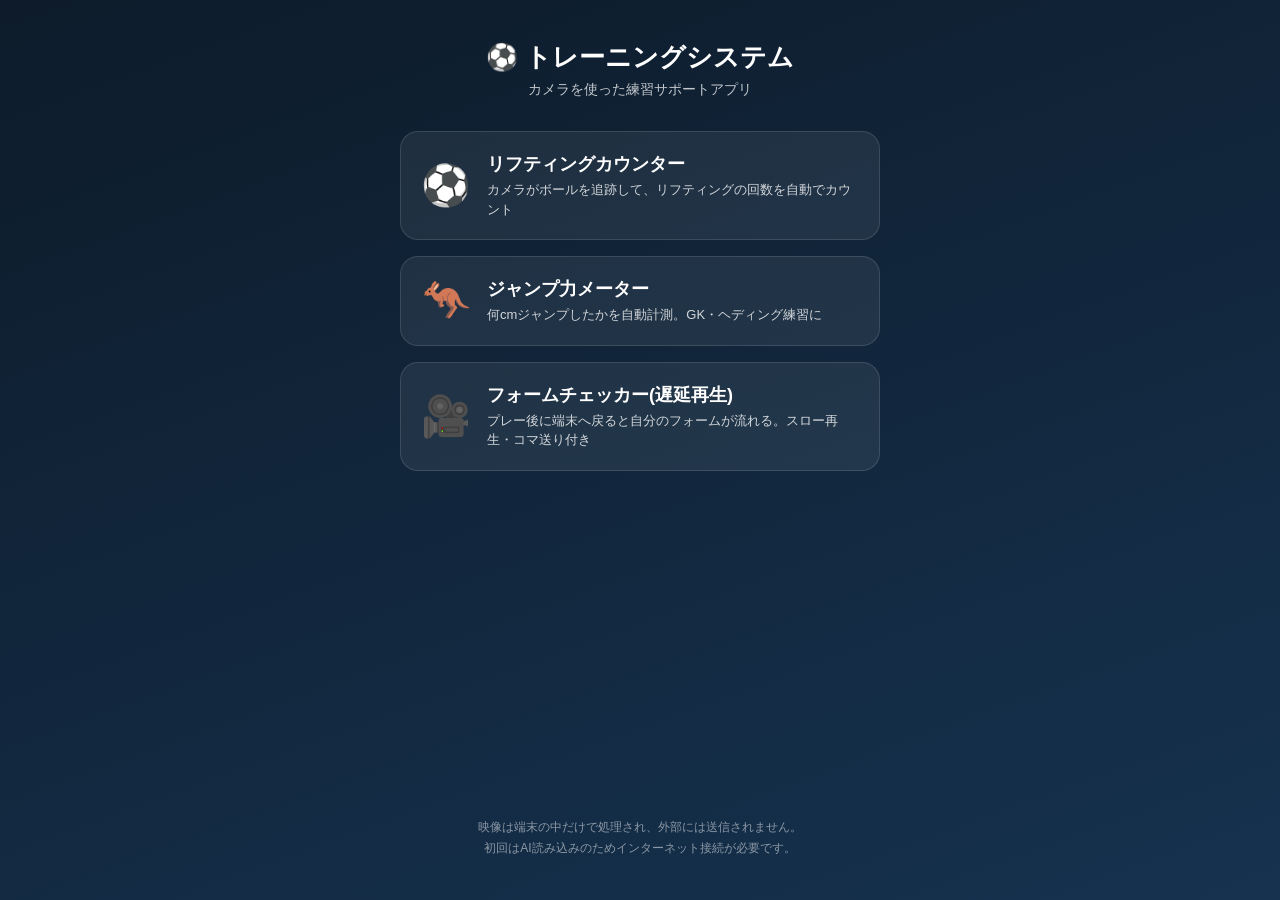
==== index.html @ 872a1307 "初回アップロード" ====
<!DOCTYPE html>
<html lang="ja">
<head>
<meta charset="UTF-8">
<meta name="viewport" content="width=device-width, initial-scale=1">
<title>⚽ トレーニングシステム</title>
<style>
  * { margin: 0; padding: 0; box-sizing: border-box; -webkit-tap-highlight-color: transparent; }
  body {
    font-family: "Hiragino Kaku Gothic ProN", "Hiragino Sans", "Yu Gothic", Meiryo, sans-serif;
    background: linear-gradient(160deg, #0d1b2a 0%, #16324f 100%);
    color: #fff;
    min-height: 100vh;
    display: flex;
    flex-direction: column;
    align-items: center;
    padding: 40px 20px;
  }
  h1 { font-size: 26px; margin-bottom: 6px; text-align: center; }
  .sub { font-size: 14px; opacity: 0.75; margin-bottom: 32px; text-align: center; }
  .menu {
    display: flex;
    flex-direction: column;
    gap: 16px;
    width: 100%;
    max-width: 480px;
  }
  a.card {
    display: flex;
    align-items: center;
    gap: 16px;
    background: rgba(255,255,255,0.07);
    border: 1px solid rgba(255,255,255,0.12);
    border-radius: 18px;
    padding: 20px;
    text-decoration: none;
    color: #fff;
    transition: transform 0.1s ease, background 0.2s ease;
  }
  a.card:active { transform: scale(0.98); background: rgba(255,255,255,0.12); }
  .icon { font-size: 40px; }
  .card h2 { font-size: 18px; margin-bottom: 4px; }
  .card p { font-size: 13px; opacity: 0.8; line-height: 1.5; }
  footer { margin-top: auto; padding-top: 40px; font-size: 12px; opacity: 0.5; text-align: center; line-height: 1.8; }
</style>
</head>
<body>
  <h1>⚽ トレーニングシステム</h1>
  <div class="sub">カメラを使った練習サポートアプリ</div>
  <div class="menu">
    <a class="card" href="lifting-counter.html">
      <span class="icon">⚽</span>
      <span>
        <h2>リフティングカウンター</h2>
        <p>カメラがボールを追跡して、リフティングの回数を自動でカウント</p>
      </span>
    </a>
    <a class="card" href="jump-meter.html">
      <span class="icon">🦘</span>
      <span>
        <h2>ジャンプ力メーター</h2>
        <p>何cmジャンプしたかを自動計測。GK・ヘディング練習に</p>
      </span>
    </a>
    <a class="card" href="delay-replay.html">
      <span class="icon">🎥</span>
      <span>
        <h2>フォームチェッカー(遅延再生)</h2>
        <p>プレー後に端末へ戻ると自分のフォームが流れる。スロー再生・コマ送り付き</p>
      </span>
    </a>
  </div>
  <footer>
    映像は端末の中だけで処理され、外部には送信されません。<br>
    初回はAI読み込みのためインターネット接続が必要です。
  </footer>
</body>
</html>
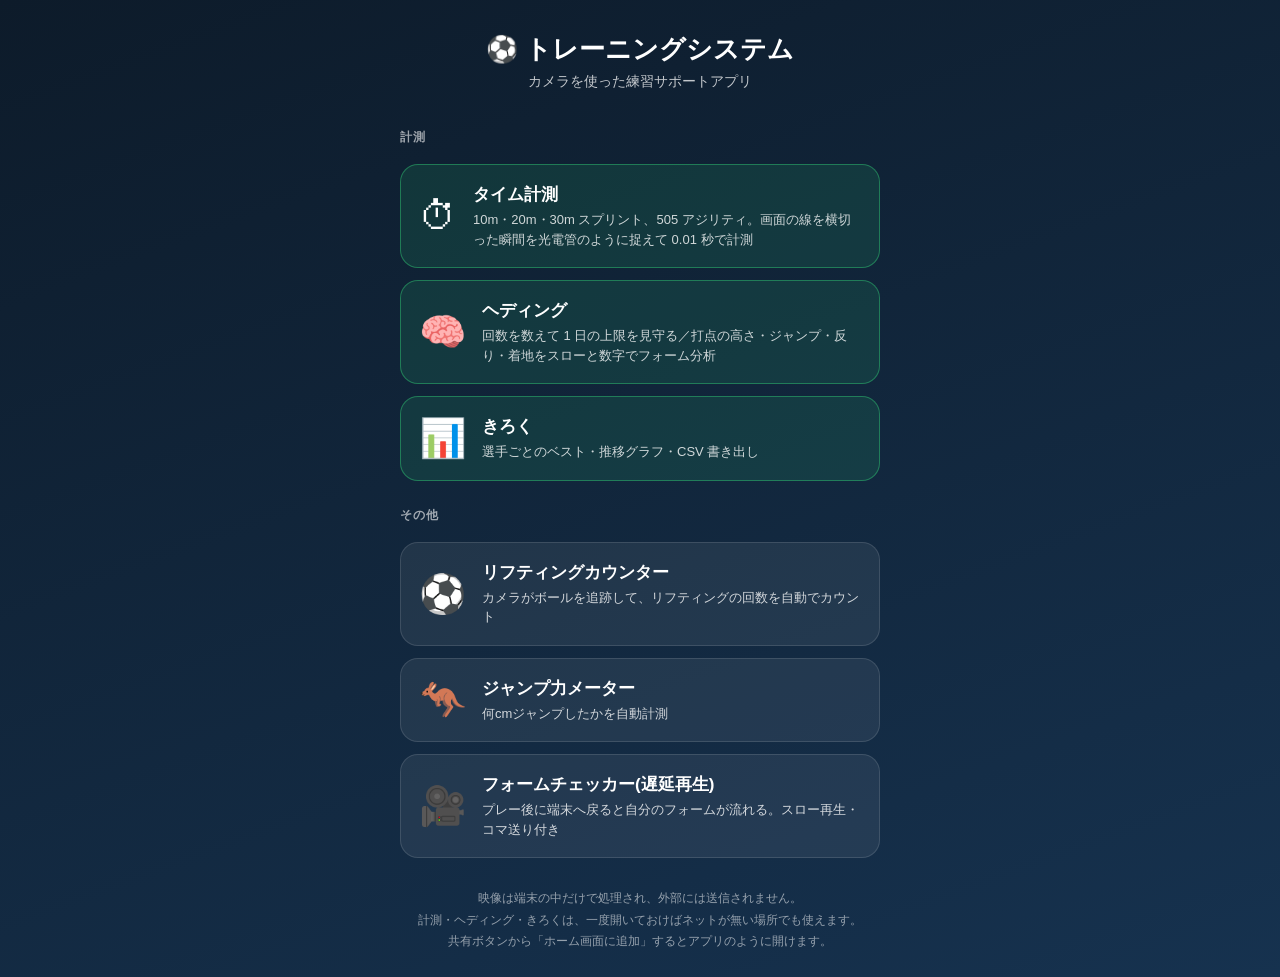
==== commit e214e5a9: "タイム計測・ヘディング・きろくを追加（オフライン対応の PWA） - ⏱ タイム計測: 画面の線の帯の画素変化で通過を検出（光電管方式、AI なし・60fps）。10/20/30m スプリント（スター" ====
--- a/index.html
+++ b/index.html
@@ -2,7 +2,11 @@
 <html lang="ja">
 <head>
 <meta charset="UTF-8">
-<meta name="viewport" content="width=device-width, initial-scale=1">
+<meta name="viewport" content="width=device-width, initial-scale=1, viewport-fit=cover">
+<meta name="theme-color" content="#0d1b2a">
+<link rel="manifest" href="manifest.webmanifest">
+<link rel="apple-touch-icon" href="img/icon-192.png">
+<link rel="icon" type="image/png" href="img/favicon.png">
 <title>⚽ トレーニングシステム</title>
 <style>
   * { margin: 0; padding: 0; box-sizing: border-box; -webkit-tap-highlight-color: transparent; }
@@ -14,40 +18,54 @@
     display: flex;
     flex-direction: column;
     align-items: center;
-    padding: 40px 20px;
+    padding: 32px 20px calc(24px + env(safe-area-inset-bottom));
   }
   h1 { font-size: 26px; margin-bottom: 6px; text-align: center; }
-  .sub { font-size: 14px; opacity: 0.75; margin-bottom: 32px; text-align: center; }
-  .menu {
-    display: flex;
-    flex-direction: column;
-    gap: 16px;
-    width: 100%;
-    max-width: 480px;
-  }
+  .sub { font-size: 14px; opacity: 0.75; margin-bottom: 24px; text-align: center; }
+  h3 { font-size: 12px; letter-spacing: .1em; opacity: .6; margin: 14px 0 6px; width: 100%; max-width: 480px; }
+  .menu { display: flex; flex-direction: column; gap: 12px; width: 100%; max-width: 480px; }
   a.card {
-    display: flex;
-    align-items: center;
-    gap: 16px;
-    background: rgba(255,255,255,0.07);
-    border: 1px solid rgba(255,255,255,0.12);
-    border-radius: 18px;
-    padding: 20px;
-    text-decoration: none;
-    color: #fff;
+    display: flex; align-items: center; gap: 16px;
+    background: rgba(255,255,255,0.07); border: 1px solid rgba(255,255,255,0.12);
+    border-radius: 18px; padding: 18px; text-decoration: none; color: #fff;
     transition: transform 0.1s ease, background 0.2s ease;
   }
+  a.card.main { background: rgba(47,191,113,0.14); border-color: rgba(47,191,113,0.5); }
   a.card:active { transform: scale(0.98); background: rgba(255,255,255,0.12); }
-  .icon { font-size: 40px; }
-  .card h2 { font-size: 18px; margin-bottom: 4px; }
+  .icon { font-size: 38px; }
+  .card h2 { font-size: 17px; margin-bottom: 4px; }
   .card p { font-size: 13px; opacity: 0.8; line-height: 1.5; }
-  footer { margin-top: auto; padding-top: 40px; font-size: 12px; opacity: 0.5; text-align: center; line-height: 1.8; }
+  footer { margin-top: auto; padding-top: 30px; font-size: 12px; opacity: 0.55; text-align: center; line-height: 1.8; }
+  #offline { display: none; margin-top: 8px; font-size: 12px; color: #7CFC8A; }
 </style>
 </head>
 <body>
   <h1>⚽ トレーニングシステム</h1>
   <div class="sub">カメラを使った練習サポートアプリ</div>
   <div class="menu">
+    <h3>計測</h3>
+    <a class="card main" href="timing.html">
+      <span class="icon">⏱</span>
+      <span>
+        <h2>タイム計測</h2>
+        <p>10m・20m・30m スプリント、505 アジリティ。画面の線を横切った瞬間を光電管のように捉えて 0.01 秒で計測</p>
+      </span>
+    </a>
+    <a class="card main" href="heading.html">
+      <span class="icon">🧠</span>
+      <span>
+        <h2>ヘディング</h2>
+        <p>回数を数えて 1 日の上限を見守る／打点の高さ・ジャンプ・反り・着地をスローと数字でフォーム分析</p>
+      </span>
+    </a>
+    <a class="card main" href="records.html">
+      <span class="icon">📊</span>
+      <span>
+        <h2>きろく</h2>
+        <p>選手ごとのベスト・推移グラフ・CSV 書き出し</p>
+      </span>
+    </a>
+    <h3>その他</h3>
     <a class="card" href="lifting-counter.html">
       <span class="icon">⚽</span>
       <span>
@@ -59,7 +77,7 @@
       <span class="icon">🦘</span>
       <span>
         <h2>ジャンプ力メーター</h2>
-        <p>何cmジャンプしたかを自動計測。GK・ヘディング練習に</p>
+        <p>何cmジャンプしたかを自動計測</p>
       </span>
     </a>
     <a class="card" href="delay-replay.html">
@@ -72,7 +90,17 @@
   </div>
   <footer>
     映像は端末の中だけで処理され、外部には送信されません。<br>
-    初回はAI読み込みのためインターネット接続が必要です。
+    計測・ヘディング・きろくは、一度開いておけばネットが無い場所でも使えます。<br>
+    共有ボタンから「ホーム画面に追加」するとアプリのように開けます。
+    <div id="offline">✓ この端末にオフライン用のデータが入っています</div>
   </footer>
+  <script>
+    if ('serviceWorker' in navigator && window.isSecureContext) {
+      navigator.serviceWorker.register('sw.js').then(function (reg) {
+        var show = function () { document.getElementById('offline').style.display = 'block'; };
+        if (reg.active) show(); else reg.addEventListener('updatefound', function () { var w = reg.installing; w && w.addEventListener('statechange', function () { if (w.state === 'activated') show(); }); });
+      }).catch(function () {});
+    }
+  </script>
 </body>
 </html>
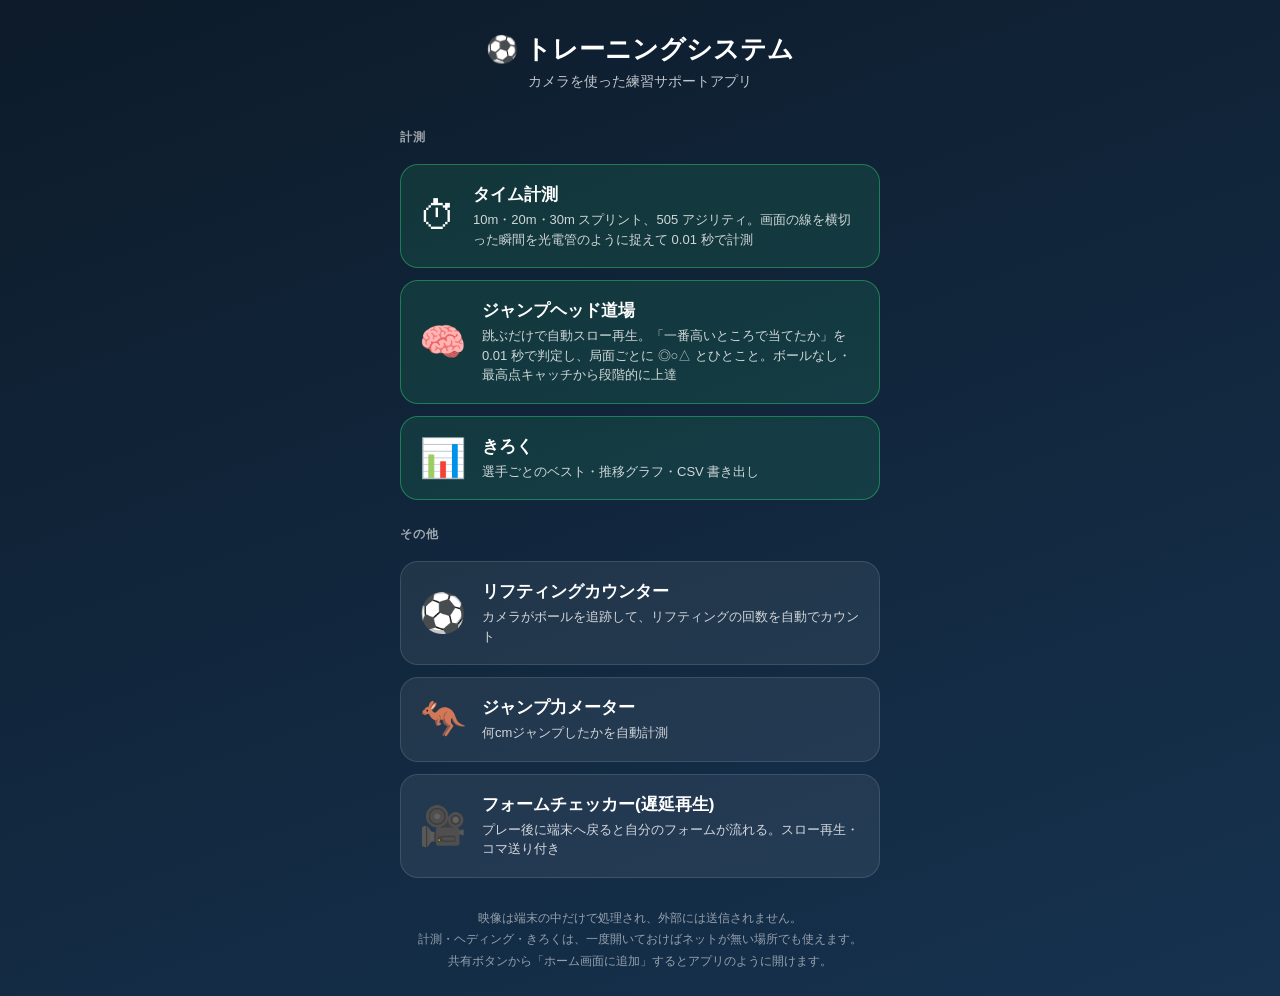
==== commit f7c99439: "ヘディングを「ジャンプヘッド道場」に作り直す - 跳ぶだけで自動スロー再生（撮りっぱなしでジャンプを検出して切り出す） - 頂点（滞空の真ん中）と当たった／振った／つかんだ瞬間の差を判定し、局面ごとに" ====
--- a/index.html
+++ b/index.html
@@ -54,8 +54,8 @@
     <a class="card main" href="heading.html">
       <span class="icon">🧠</span>
       <span>
-        <h2>ヘディング</h2>
-        <p>回数を数えて 1 日の上限を見守る／打点の高さ・ジャンプ・反り・着地をスローと数字でフォーム分析</p>
+        <h2>ジャンプヘッド道場</h2>
+        <p>跳ぶだけで自動スロー再生。「一番高いところで当てたか」を 0.01 秒で判定し、局面ごとに ◎○△ とひとこと。ボールなし・最高点キャッチから段階的に上達</p>
       </span>
     </a>
     <a class="card main" href="records.html">
